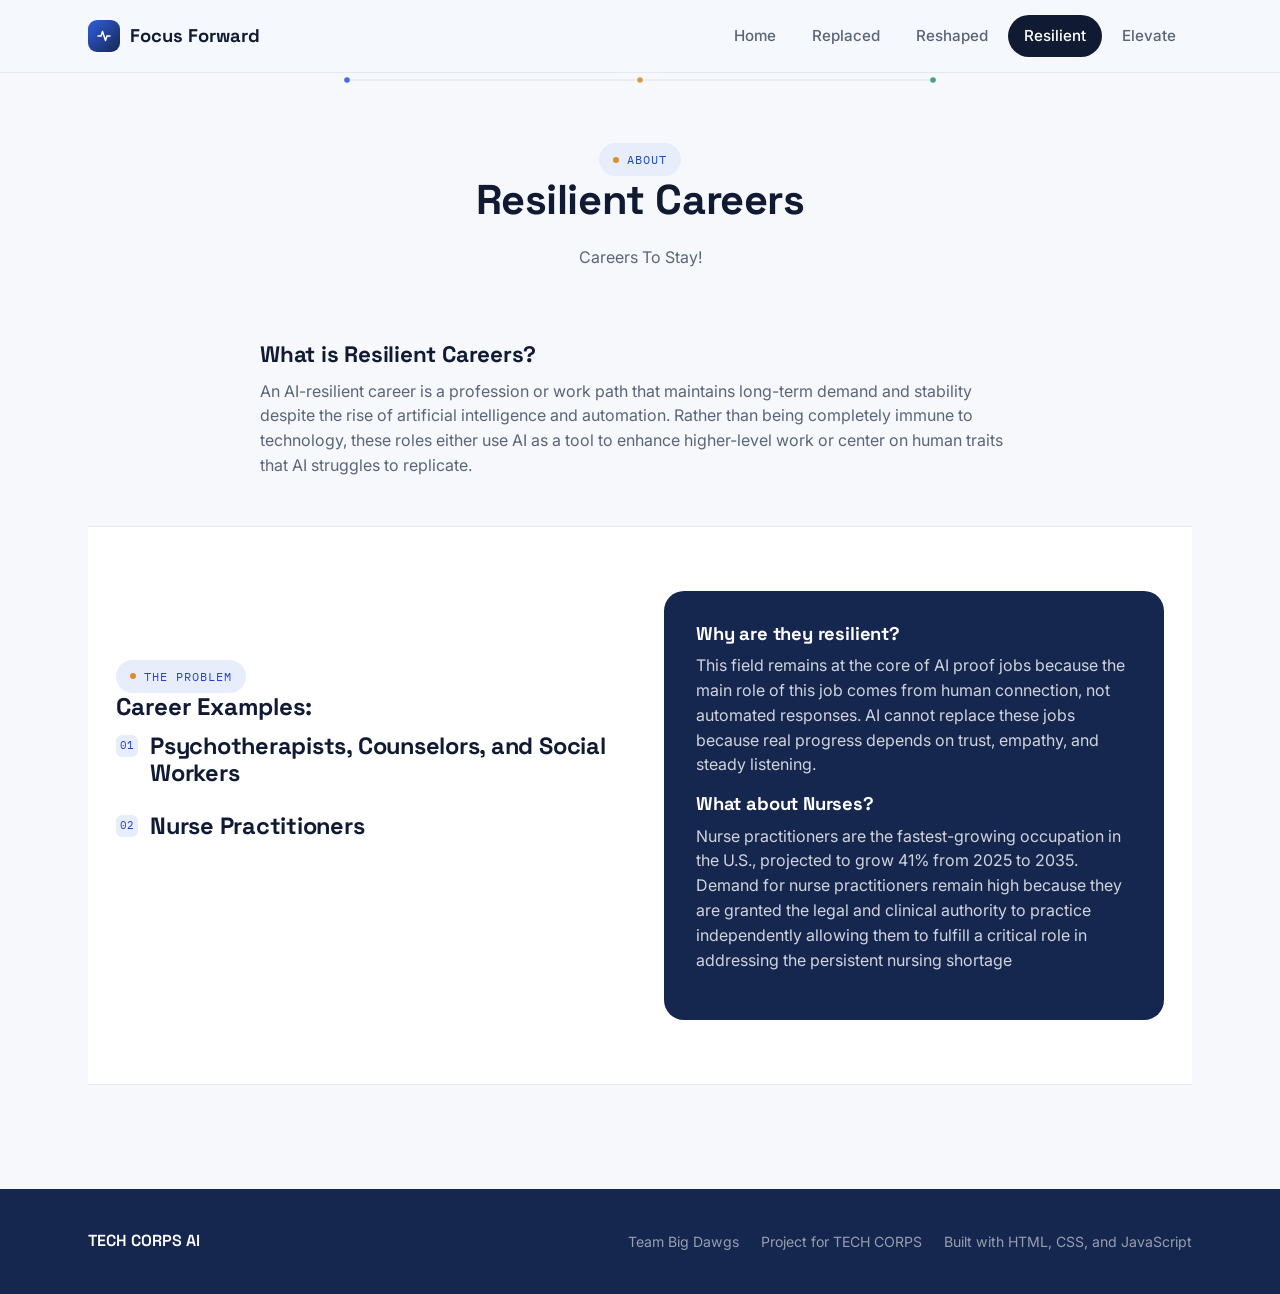
==== about.html @ db8f2175 "Add files via upload" ====
<!DOCTYPE html>
<html lang="en">
<head>
  <meta charset="UTF-8" />
  <meta name="viewport" content="width=device-width, initial-scale=1.0" />
  <title>Resilient — TECH CORPS AI</title>
  <meta name="description" content="About the TECH CORPS Program Retention Analysis System and the team behind it." />
  <link rel="stylesheet" href="style.css" />
</head>
<body>

  <!-- ============================== NAVIGATION ============================== -->
  <header class="site-nav">
    <div class="container">
      <a href="index.html" class="nav-brand">
        <span class="brand-mark">
          <svg viewBox="0 0 24 24" fill="none" xmlns="http://www.w3.org/2000/svg">
            <path d="M4 12h4l2-6 4 12 2-6h4" stroke="white" stroke-width="2" stroke-linecap="round" stroke-linejoin="round"/>
          </svg>
        </span>
        Focus Forward
      </a>
      <nav>
        <ul class="nav-links">
          <li><a href="index.html">Home</a></li>
          <li><a href="chatbot.html">Replaced</a></li>
          <li><a href="dashboard.html">Reshaped</a></li>
          <li><a href="about.html">Resilient</a></li>
          <li><a href="elevate.html">Elevate</a></li>
        </ul>
      </nav>
      <button class="nav-toggle" aria-label="Toggle navigation" aria-expanded="false">
        <span></span>
      </button>
    </div>
  </header>

  <div class="container">
    <div class="pathway-divider">
      <svg viewBox="0 0 860 20" xmlns="http://www.w3.org/2000/svg" aria-hidden="true" style="width:100%; max-width:600px; margin:0 auto; display:block;">
        <line x1="10" y1="10" x2="850" y2="10" stroke="var(--color-line)" stroke-width="2"/>
        <circle cx="10" cy="10" r="4" style="fill:var(--color-blue)"/>
        <circle cx="430" cy="10" r="4" style="fill:var(--color-amber)"/>
        <circle cx="850" cy="10" r="4" style="fill:var(--color-green)"/>
      </svg>
    </div>
  </div>

  <!-- ============================== PAGE HEADER ============================== -->
  <section class="page-header">
    <div class="container">
      <span class="eyebrow"><span class="dot"></span> About</span>
      <h1>Resilient Careers</h1>
      <p class="lede">Careers To Stay!</p>
    </div>
  </section>

  <!-- ============================== CONTENT ============================== -->
  <section>
    <div class="container">

      <div class="about-block">
        <h2>What is Resilient Careers?</h2>
        <p>An AI-resilient career is a profession or work path that maintains long-term demand and stability despite the rise of artificial intelligence and automation. Rather than being completely immune to technology, these roles either use AI as a tool to enhance higher-level work or center on human traits that AI struggles to replicate.</p>
      </div>

    
      <section class="problem">
        <div class="container problem-grid">
          <div class="down">
            <span class="eyebrow"><span class="dot"></span> The Problem</span>
            <h2>Career Examples:</h2>
            <ul class="problem-list">
              <li><span class="marker">01</span><h2><strong> Psychotherapists, Counselors, and Social Workers  </strong> 
              </h2></li>
              <li><span class="marker">02</span><h2><strong> Nurse Practitioners </strong> </h2></li>
            </ul>
          </div>
          <div class="problem-panel">
            <h3>Why are they resilient?</h3>
            <p>This field remains at the core of AI proof jobs because the main role of this job comes from human connection, not automated responses. AI cannot replace these jobs because real progress depends on trust, empathy, and steady listening.</p>
            <h3>What about Nurses?</h3>
            <p> Nurse practitioners are the fastest-growing occupation in the U.S., projected to grow 41% from 2025 to 2035. Demand for nurse practitioners remain high because they are granted the legal and clinical authority to practice independently allowing them to fulfill a critical role in addressing the persistent nursing shortage</p>
          </div>
        </div>
      </section>

   
    </div>
  </section>

  <!-- ============================== FOOTER ============================== -->
  <footer class="site-footer">
    <div class="container footer-grid">
      <span class="footer-brand">TECH CORPS AI</span>
      <div class="footer-meta">
        <span>Team Big Dawgs</span>
        <span>Project for TECH CORPS</span>
        <span>Built with HTML, CSS, and JavaScript</span>
      </div>
    </div>
  </footer>

  <script src="script.js"></script>
</body>
</html>
---- style.css ----
/* ==========================================================================
   TECH CORPS AI — shared stylesheet
   Design tokens live at the top as CSS custom properties so every page
   (index, chatbot, dashboard, about) stays visually consistent.
   ========================================================================== */

   @import url('https://fonts.googleapis.com/css2?family=Space+Grotesk:wght@500;600;700&family=Inter:wght@400;500;600;700&family=IBM+Plex+Mono:wght@500;600&display=swap');

   :root {
     /* --- Color palette ---------------------------------------------------
        Deep navy + signal blue carry the "trustworthy software" read the
        brief asks for. A single warm amber is reserved ONLY for things that
        need a staff member's attention (an at-risk flag, a risk-factor tag)
        so the color itself becomes meaningful, not decorative. */
     --color-ink: #101b33;        /* headings, primary text */
     --color-navy: #16274f;       /* nav bar, footer, dark surfaces */
     --color-navy-soft: #22335e;
     --color-blue: #2f5fe0;       /* primary actions, links */
     --color-blue-dark: #2148c4;
     --color-blue-light: #e8edfc; /* tinted backgrounds */
     --color-amber: #dd8c31;      /* "needs attention" accent — used sparingly */
     --color-amber-light: #fbedd9;
     --color-green: #2f9e6b;      /* "on track" accent — used sparingly */
     --color-green-light: #e3f5ec;
     --color-paper: #f6f8fc;      /* page background */
     --color-white: #ffffff;
     --color-slate: #5b6478;      /* secondary text */
     --color-slate-light: #8992a6;
     --color-line: #e3e8f2;       /* hairlines, borders */
   
     /* --- Type -------------------------------------------------------------
        Space Grotesk gives headings a geometric, "product" edge without
        being the default serif/Inter combo. Inter carries body copy for
        legibility. Plex Mono is reserved for numbers/data so stats read as
        data, not decoration. */
     --font-display: 'Space Grotesk', 'Segoe UI', sans-serif;
     --font-body: 'Inter', 'Segoe UI', sans-serif;
     --font-mono: 'IBM Plex Mono', 'Courier New', monospace;
   
     /* --- Shape & elevation --- */
     --radius-lg: 20px;
     --radius-md: 14px;
     --radius-sm: 9px;
     --shadow-soft: 0 10px 30px rgba(16, 27, 51, 0.07), 0 2px 8px rgba(16, 27, 51, 0.05);
     --shadow-lift: 0 16px 40px rgba(16, 27, 51, 0.12), 0 4px 12px rgba(16, 27, 51, 0.06);
     --max-width: 1160px;
   }
   
   /* --------------------------------------------------------------------- */
   /* Reset & base                                                          */
   /* --------------------------------------------------------------------- */
   
   * {
     box-sizing: border-box;
   }
   
   html {
     scroll-behavior: smooth;
   }
   
   @media (prefers-reduced-motion: reduce) {
     html {
       scroll-behavior: auto;
     }
     * {
       animation-duration: 0.001ms !important;
       transition-duration: 0.001ms !important;
     }
   }
   
   body {
     margin: 0;
     font-family: var(--font-body);
     color: var(--color-ink);
     background: var(--color-paper);
     line-height: 1.55;
     -webkit-font-smoothing: antialiased;
   }
   
   h1, h2, h3, h4 {
     font-family: var(--font-display);
     color: var(--color-ink);
     margin: 0 0 0.5em 0;
     line-height: 1.15;
     letter-spacing: -0.01em;
   }
   
   p {
     margin: 0 0 1em 0;
     color: var(--color-slate);
   }
   
   a {
     color: var(--color-blue);
     text-decoration: none;
   }
   
   img, svg {
     max-width: 100%;
     display: block;
   }
   
   .container {
     max-width: var(--max-width);
     margin: 0 auto;
     padding: 0 28px;
   }
   
   :focus-visible {
     outline: 2px solid var(--color-blue);
     outline-offset: 3px;
     border-radius: 4px;
   }
   
   /* --------------------------------------------------------------------- */
   /* Navigation                                                             */
   /* --------------------------------------------------------------------- */
   
   .site-nav {
     position: sticky;
     top: 0;
     z-index: 100;
     background: rgba(246, 248, 252, 0.9);
     backdrop-filter: blur(10px);
     border-bottom: 1px solid var(--color-line);
   }
   
   .site-nav .container {
     display: flex;
     align-items: center;
     justify-content: space-between;
     height: 72px;
   }
   
   .nav-brand {
     display: flex;
     align-items: center;
     gap: 10px;
     font-family: var(--font-display);
     font-weight: 700;
     font-size: 1.15rem;
     color: var(--color-ink);
   }
   
   .nav-brand .brand-mark {
     width: 32px;
     height: 32px;
     border-radius: 9px;
     background: linear-gradient(135deg, var(--color-blue) 0%, var(--color-navy) 100%);
     display: grid;
     place-items: center;
     flex-shrink: 0;
   }
   
   .nav-brand .brand-mark svg {
     width: 18px;
     height: 18px;
   }
   
   .nav-links {
     display: flex;
     align-items: center;
     gap: 4px;
     list-style: none;
     margin: 0;
     padding: 0;
   }
   
   .nav-links a {
     display: inline-block;
     padding: 9px 16px;
     border-radius: 999px;
     color: var(--color-slate);
     font-weight: 500;
     font-size: 0.95rem;
     transition: background 0.2s ease, color 0.2s ease;
   }
   
   .nav-links a:hover {
     background: var(--color-blue-light);
     color: var(--color-blue-dark);
   }
   
   .nav-links a.active {
     background: var(--color-ink);
     color: var(--color-white);
   }
   
   .nav-toggle {
     display: none;
     background: none;
     border: 1px solid var(--color-line);
     border-radius: var(--radius-sm);
     width: 42px;
     height: 42px;
     cursor: pointer;
     align-items: center;
     justify-content: center;
   }
   
   .nav-toggle span,
   .nav-toggle span::before,
   .nav-toggle span::after {
     display: block;
     width: 18px;
     height: 2px;
     background: var(--color-ink);
     position: relative;
     transition: transform 0.2s ease;
   }
   
   .nav-toggle span::before,
   .nav-toggle span::after {
     content: "";
     position: absolute;
   }
   
   .nav-toggle span::before { top: -6px; }
   .nav-toggle span::after { top: 6px; }
   
   /* --------------------------------------------------------------------- */
   /* Buttons                                                                */
   /* --------------------------------------------------------------------- */
   
   .btn {
     display: inline-flex;
     align-items: center;
     justify-content: center;
     gap: 8px;
     padding: 13px 24px;
     border-radius: 999px;
     font-family: var(--font-body);
     font-weight: 600;
     font-size: 0.96rem;
     border: 1px solid transparent;
     cursor: pointer;
     transition: transform 0.15s ease, box-shadow 0.15s ease, background 0.15s ease;
     white-space: nowrap;
   }
   
   .btn:active {
     transform: translateY(1px);
   }
   
   .btn-primary {
     background: var(--color-blue);
     color: var(--color-white);
     box-shadow: 0 8px 20px rgba(47, 95, 224, 0.28);
   }
   
   .btn-primary:hover {
     background: var(--color-blue-dark);
     box-shadow: 0 10px 24px rgba(47, 95, 224, 0.36);
   }
   
   .btn-secondary {
     background: var(--color-white);
     color: var(--color-ink);
     border-color: var(--color-line);
   }
   
   .btn-secondary:hover {
     border-color: var(--color-blue);
     color: var(--color-blue-dark);
   }
   
   .btn-block {
     width: 100%;
   }
   
   /* --------------------------------------------------------------------- */
   /* Hero                                                                   */
   /* --------------------------------------------------------------------- */
   
   .hero {
     padding: 76px 0 40px;
   }
   
   .hero .container {
     display: grid;
     gap: 20px;
     max-width: 760px;
     text-align: center;
     margin: 0 auto;
   }
   
   .eyebrow {
     display: inline-flex;
     align-items: center;
     gap: 8px;
     justify-content: center;
     font-family: var(--font-mono);
     font-size: 0.78rem;
     letter-spacing: 0.08em;
     text-transform: uppercase;
     color: var(--color-blue-dark);
     background: var(--color-blue-light);
     border-radius: 999px;
     padding: 7px 14px;
     margin: 0 auto;
     width: fit-content;
   }
   
   .eyebrow .dot {
     width: 6px;
     height: 6px;
     border-radius: 50%;
     background: var(--color-amber);
   }
   
   .hero h1 {
     font-size: clamp(2.1rem, 4.2vw, 3.4rem);
   }
   
   .hero .lede {
     font-size: 1.1rem;
     max-width: 560px;
     margin: 0 auto;
   }
   
   .hero-actions {
     display: flex;
     gap: 12px;
     justify-content: center;
     flex-wrap: wrap;
     margin-top: 8px;
   }
   
   /* --- Pathway signature ---------------------------------------------------
      The recurring visual motif: a student's path through the program,
      rendered as a line of stage-nodes. It reappears (thinner, quieter) as a
      section divider on other pages so the "journey" idea threads through
      the whole product, not just the homepage. */
   
   .pathway {
     margin: 56px auto 0;
     max-width: 920px;
   }
   
   .pathway svg {
     width: 100%;
     height: auto;
   }
   
   .pathway-caption {
     display: flex;
     justify-content: space-between;
     max-width: 920px;
     margin: 10px auto 0;
     padding: 0 4px;
   }
   
   .pathway-caption span {
     font-family: var(--font-mono);
     font-size: 0.72rem;
     color: var(--color-slate-light);
     text-transform: uppercase;
     letter-spacing: 0.05em;
   }
   
   .pathway-divider {
     margin: 0 0 8px;
     opacity: 0.9;
   }
   
   /* --------------------------------------------------------------------- */
   /* Sections                                                               */
   /* --------------------------------------------------------------------- */
   
   section {
     padding: 64px 0;
   }
   
   .section-head {
     max-width: 620px;
     margin: 0 auto 40px;
     text-align: center;
   }
   
   .section-head .eyebrow {
     margin-bottom: 14px;
   }
   
   .section-head h2 {
     font-size: clamp(1.6rem, 3vw, 2.1rem);
   }
   
   /* Problem section */
   
   .problem {
     background: var(--color-white);
     border-top: 1px solid var(--color-line);
     border-bottom: 1px solid var(--color-line);
   }
   
   .problem-grid {
     display: grid;
     grid-template-columns: 1fr 1fr;
     gap: 48px;
     align-items: center;
   }
   
   .problem-list {
     list-style: none;
     margin: 0;
     padding: 0;
     display: grid;
     gap: 14px;
   }
   
   .problem-list li {
     display: flex;
     gap: 12px;
     align-items: flex-start;
     font-size: 0.98rem;
     color: var(--color-ink);
   }
   
   .problem-list .marker {
     flex-shrink: 0;
     width: 22px;
     height: 22px;
     border-radius: 6px;
     background: var(--color-blue-light);
     color: var(--color-blue-dark);
     display: grid;
     place-items: center;
     font-family: var(--font-mono);
     font-size: 0.7rem;
     margin-top: 2px;
   }
   
   .problem-panel {
     background: var(--color-navy);
     border-radius: var(--radius-lg);
     padding: 32px;
     color: var(--color-white);
   }
   
   .problem-panel p {
     color: rgba(255, 255, 255, 0.8);
   }
   
   .problem-panel h3 {
     color: var(--color-white);
     font-size: 1.15rem;
   }
   
   /* Feature cards */
   
   .feature-grid {
     display: grid;
     grid-template-columns: repeat(3, 1fr);
     gap: 22px;
   }
   
   .card {
     background: var(--color-white);
     border: 1px solid var(--color-line);
     border-radius: var(--radius-lg);
     padding: 28px;
     box-shadow: var(--shadow-soft);
     transition: transform 0.2s ease, box-shadow 0.2s ease;
   }
   
   .card:hover {
     transform: translateY(-4px);
     box-shadow: var(--shadow-lift);
   }
   
   .card-icon {
     width: 44px;
     height: 44px;
     border-radius: var(--radius-sm);
     background: var(--color-blue-light);
     display: grid;
     place-items: center;
     margin-bottom: 18px;
     color: var(--color-blue-dark);
   }
   
   .card-icon svg {
     width: 22px;
     height: 22px;
   }
   
   .card h3 {
     font-size: 1.08rem;
     margin-bottom: 8px;
   }
   
   .card p {
     font-size: 0.94rem;
     margin: 0;
   }
   
   /* CTA band */
   
   .cta-band {
     background: linear-gradient(135deg, var(--color-navy) 0%, var(--color-ink) 100%);
     border-radius: var(--radius-lg);
     padding: 46px;
     text-align: center;
     color: var(--color-white);
   }
   
   .cta-band h2 {
     color: var(--color-white);
   }
   
   .cta-band p {
     color: rgba(255, 255, 255, 0.75);
     max-width: 480px;
     margin: 0 auto 22px;
   }
   
   /* --------------------------------------------------------------------- */
   /* Footer                                                                 */
   /* --------------------------------------------------------------------- */
   
   .site-footer {
     background: var(--color-navy);
     color: rgba(255, 255, 255, 0.7);
     padding: 40px 0;
     margin-top: 40px;
   }
   
   .footer-grid {
     display: flex;
     justify-content: space-between;
     align-items: center;
     flex-wrap: wrap;
     gap: 16px;
   }
   
   .footer-brand {
     color: var(--color-white);
     font-family: var(--font-display);
     font-weight: 600;
   }
   
   .footer-meta {
     display: flex;
     gap: 22px;
     flex-wrap: wrap;
     font-size: 0.88rem;
   }
   
   .footer-meta span {
     color: rgba(255, 255, 255, 0.55);
   }
   
   /* --------------------------------------------------------------------- */
   /* Page header (used on chatbot / dashboard / about)                     */
   /* --------------------------------------------------------------------- */
   
   .page-header {
     padding: 48px 0 8px;
     text-align: center;
   }
   
   .page-header h1 {
     font-size: clamp(1.8rem, 3.4vw, 2.6rem);
   }
   
   .page-header .lede {
     max-width: 560px;
     margin: 0 auto;
   }
   
   /* --------------------------------------------------------------------- */
   /* Chatbot page                                                          */
   /* --------------------------------------------------------------------- */
   
   .chat-shell {
     max-width: 820px;
     margin: 0 auto 64px;
   }
   
   /* --- Data upload panel --- */
   
   .upload-panel {
     margin-bottom: 18px;
   }
   
   .upload-zone {
     background: var(--color-white);
     border: 1.5px dashed var(--color-line);
     border-radius: var(--radius-lg);
     padding: 26px;
     text-align: center;
     cursor: pointer;
     transition: border-color 0.2s ease, background 0.2s ease;
   }
   
   .upload-zone:hover,
   .upload-zone:focus-visible {
     border-color: var(--color-blue);
     background: var(--color-blue-light);
   }
   
   .upload-zone.drag-over {
     border-color: var(--color-blue);
     background: var(--color-blue-light);
   }
   
   .upload-icon {
     width: 26px;
     height: 26px;
     margin: 0 auto 10px;
     color: var(--color-blue);
   }
   
   .upload-title {
     font-weight: 600;
     color: var(--color-ink);
     margin: 0 0 4px;
     font-size: 0.96rem;
   }
   
   .upload-hint {
     font-size: 0.85rem;
     color: var(--color-slate);
     margin: 0;
     max-width: 440px;
     margin: 0 auto;
   }
   
   .upload-link {
     color: var(--color-blue-dark);
     font-weight: 600;
     text-decoration: underline;
   }
   
   .upload-status {
     display: flex;
     align-items: center;
     gap: 14px;
     background: var(--color-green-light);
     border: 1px solid rgba(47, 158, 107, 0.25);
     border-radius: var(--radius-lg);
     padding: 16px 20px;
   }
   
   .upload-status-icon {
     width: 22px;
     height: 22px;
     color: var(--color-green);
     flex-shrink: 0;
   }
   
   .upload-status-text {
     flex: 1;
   }
   
   .upload-filename {
     margin: 0;
     font-weight: 600;
     color: var(--color-ink);
     font-size: 0.92rem;
   }
   
   .upload-meta {
     margin: 2px 0 0;
     font-size: 0.82rem;
     color: var(--color-slate);
   }
   
   .upload-remove {
     background: none;
     border: 1px solid var(--color-line);
     border-radius: 999px;
     padding: 7px 14px;
     font-size: 0.82rem;
     font-weight: 600;
     color: var(--color-ink);
     cursor: pointer;
     flex-shrink: 0;
     transition: border-color 0.2s ease, color 0.2s ease;
   }
   
   .upload-remove:hover {
     border-color: var(--color-amber);
     color: var(--color-amber);
   }
   
   .upload-error {
     background: var(--color-amber-light);
     color: var(--color-amber);
     border-radius: var(--radius-sm);
     padding: 10px 14px;
     font-size: 0.85rem;
     margin: 10px 0 0;
   }
   
   .chat-window {
     background: var(--color-white);
     border: 1px solid var(--color-line);
     border-radius: var(--radius-lg);
     box-shadow: var(--shadow-soft);
     display: flex;
     flex-direction: column;
     height: 60vh;
     min-height: 420px;
     overflow: hidden;
   }
   
   .chat-log {
     flex: 1;
     overflow-y: auto;
     padding: 24px;
     display: flex;
     flex-direction: column;
     gap: 16px;
   }
   
   .msg {
     display: flex;
     gap: 12px;
     max-width: 82%;
     animation: msg-in 0.25s ease;
   }
   
   @keyframes msg-in {
     from { opacity: 0; transform: translateY(6px); }
     to { opacity: 1; transform: translateY(0); }
   }
   
   .msg-avatar {
     flex-shrink: 0;
     width: 32px;
     height: 32px;
     border-radius: 9px;
     display: grid;
     place-items: center;
     font-family: var(--font-mono);
     font-size: 0.7rem;
     font-weight: 600;
     color: var(--color-white);
   }
   
   .msg-ai .msg-avatar {
     background: linear-gradient(135deg, var(--color-blue) 0%, var(--color-navy) 100%);
   }
   
   .msg-user .msg-avatar {
     background: var(--color-slate-light);
   }
   
   .msg-bubble {
     padding: 14px 18px;
     border-radius: var(--radius-md);
     font-size: 0.95rem;
     line-height: 1.6;
   }
   
   .msg-bubble p:last-child {
     margin-bottom: 0;
   }
   
   .msg-ai {
     align-self: flex-start;
   }
   
   .msg-ai .msg-bubble {
     background: var(--color-blue-light);
     color: var(--color-ink);
     border-top-left-radius: 4px;
   }
   
   .msg-user {
     align-self: flex-end;
     flex-direction: row-reverse;
   }
   
   .msg-user .msg-bubble {
     background: var(--color-ink);
     color: var(--color-white);
     border-top-right-radius: 4px;
   }
   
   .msg-bubble h4 {
     font-size: 0.82rem;
     text-transform: uppercase;
     letter-spacing: 0.04em;
     font-family: var(--font-mono);
     margin: 12px 0 4px;
     color: var(--color-blue-dark);
   }
   
   .msg-ai .msg-bubble h4:first-child {
     margin-top: 0;
   }
   
   .msg-bubble ul {
     margin: 4px 0 8px;
     padding-left: 18px;
   }
   
   .typing-dots {
     display: inline-flex;
     gap: 4px;
     padding: 6px 2px;
   }
   
   .typing-dots span {
     width: 6px;
     height: 6px;
     border-radius: 50%;
     background: var(--color-slate-light);
     animation: typing 1.1s infinite ease-in-out;
   }
   
   .typing-dots span:nth-child(2) { animation-delay: 0.15s; }
   .typing-dots span:nth-child(3) { animation-delay: 0.3s; }
   
   @keyframes typing {
     0%, 60%, 100% { transform: translateY(0); opacity: 0.5; }
     30% { transform: translateY(-4px); opacity: 1; }
   }
   
   .chat-input-row {
     border-top: 1px solid var(--color-line);
     padding: 16px;
     display: flex;
     gap: 10px;
     background: var(--color-white);
   }
   
   .chat-input-row input {
     flex: 1;
     border: 1px solid var(--color-line);
     border-radius: 999px;
     padding: 13px 18px;
     font-family: var(--font-body);
     font-size: 0.95rem;
     background: var(--color-paper);
     color: var(--color-ink);
   }
   
   .chat-input-row input:focus {
     outline: none;
     border-color: var(--color-blue);
     background: var(--color-white);
   }
   
   .chat-input-row button {
     width: 46px;
     height: 46px;
     border-radius: 50%;
     border: none;
     background: var(--color-blue);
     color: var(--color-white);
     display: grid;
     place-items: center;
     cursor: pointer;
     flex-shrink: 0;
     transition: background 0.2s ease;
   }
   
   .chat-input-row button:hover {
     background: var(--color-blue-dark);
   }
   
   .chat-input-row button svg {
     width: 18px;
     height: 18px;
   }
   
   .suggested-prompts {
     margin-top: 18px;
     display: flex;
     flex-wrap: wrap;
     gap: 10px;
     justify-content: center;
   }
   
   .prompt-chip {
     background: var(--color-white);
     border: 1px solid var(--color-line);
     border-radius: 999px;
     padding: 10px 16px;
     font-size: 0.86rem;
     color: var(--color-ink);
     cursor: pointer;
     transition: border-color 0.2s ease, color 0.2s ease, transform 0.15s ease;
   }
   
   .prompt-chip:hover {
     border-color: var(--color-blue);
     color: var(--color-blue-dark);
     transform: translateY(-2px);
   }
   
   .chat-disclaimer {
     text-align: center;
     font-size: 0.8rem;
     color: var(--color-slate-light);
     margin-top: 14px;
   }
   
   /* --------------------------------------------------------------------- */
   /* Dashboard page                                                        */
   /* --------------------------------------------------------------------- */
   
   .stat-grid {
     display: grid;
     grid-template-columns: repeat(4, 1fr);
     gap: 20px;
     margin-bottom: 36px;
   }
   
   .stat-card {
     background: var(--color-white);
     border: 1px solid var(--color-line);
     border-radius: var(--radius-lg);
     padding: 24px;
     box-shadow: var(--shadow-soft);
   }
   
   .stat-card .stat-label {
     font-family: var(--font-mono);
     font-size: 0.74rem;
     text-transform: uppercase;
     letter-spacing: 0.05em;
     color: var(--color-slate-light);
     margin-bottom: 10px;
   }
   
   .stat-card .stat-value {
     font-family: var(--font-mono);
     font-size: 2rem;
     font-weight: 600;
     color: var(--color-ink);
   }
   
   .stat-card .stat-trend {
     margin-top: 8px;
     font-size: 0.82rem;
     font-weight: 600;
     display: inline-flex;
     align-items: center;
     gap: 4px;
   }
   
   .stat-trend.up { color: var(--color-green); }
   .stat-trend.down { color: var(--color-amber); }
   
   .dash-grid {
     display: grid;
     grid-template-columns: 1.4fr 1fr;
     gap: 24px;
     align-items: start;
   }
   
   .panel {
     background: var(--color-white);
     border: 1px solid var(--color-line);
     border-radius: var(--radius-lg);
     padding: 28px;
     box-shadow: var(--shadow-soft);
     margin-bottom: 24px;
   }
   
   .panel h3 {
     font-size: 1.05rem;
     margin-bottom: 4px;
   }
   
   .panel .panel-sub {
     font-size: 0.88rem;
     color: var(--color-slate);
     margin-bottom: 20px;
   }
   
   .insight-list {
     list-style: none;
     margin: 0;
     padding: 0;
     display: grid;
     gap: 14px;
   }
   
   .insight-item {
     display: flex;
     gap: 14px;
     padding: 14px;
     border-radius: var(--radius-md);
     background: var(--color-paper);
     border: 1px solid var(--color-line);
   }
   
   .insight-tag {
     flex-shrink: 0;
     font-family: var(--font-mono);
     font-size: 0.68rem;
     text-transform: uppercase;
     letter-spacing: 0.04em;
     padding: 4px 9px;
     border-radius: 999px;
     height: fit-content;
     white-space: nowrap;
   }
   
   .insight-tag.positive {
     background: var(--color-green-light);
     color: var(--color-green);
   }
   
   .insight-tag.attention {
     background: var(--color-amber-light);
     color: var(--color-amber);
   }
   
   .insight-text {
     font-size: 0.92rem;
     color: var(--color-ink);
   }
   
   .recommend-list {
     list-style: none;
     margin: 0;
     padding: 0;
     display: grid;
     gap: 12px;
   }
   
   .recommend-list li {
     display: flex;
     gap: 10px;
     font-size: 0.92rem;
     color: var(--color-ink);
     align-items: flex-start;
   }
   
   .recommend-list li svg {
     flex-shrink: 0;
     width: 18px;
     height: 18px;
     margin-top: 2px;
     color: var(--color-blue);
   }
   
   /* --------------------------------------------------------------------- */
   /* About page                                                            */
   /* --------------------------------------------------------------------- */
   
   .about-block {
     max-width: 760px;
     margin: 0 auto 48px;
   }
   
   .about-block h2 {
     font-size: 1.4rem;
   }
   
   .tech-list {
     display: flex;
     flex-wrap: wrap;
     gap: 10px;
     list-style: none;
     padding: 0;
     margin: 0;
   }
   
   .tech-list li {
     background: var(--color-white);
     border: 1px solid var(--color-line);
     border-radius: 999px;
     padding: 9px 16px;
     font-size: 0.88rem;
     color: var(--color-ink);
     display: flex;
     align-items: center;
     gap: 8px;
   }
   
   .tech-list li .planned {
     font-family: var(--font-mono);
     font-size: 0.66rem;
     text-transform: uppercase;
     color: var(--color-amber);
     background: var(--color-amber-light);
     padding: 2px 7px;
     border-radius: 999px;
   }
   
   .team-card {
     background: var(--color-white);
     border: 1px solid var(--color-line);
     border-radius: var(--radius-lg);
     padding: 28px;
     box-shadow: var(--shadow-soft);
   }
   
   .down{
    margin-bottom: 100px;
   }
   /* --------------------------------------------------------------------- */
   /* Responsive                                                             */
   /* --------------------------------------------------------------------- */
   
   @media (max-width: 860px) {
     .feature-grid { grid-template-columns: 1fr; }
     .problem-grid { grid-template-columns: 1fr; }
     .dash-grid { grid-template-columns: 1fr; }
     .stat-grid { grid-template-columns: 1fr 1fr; }
   }
   
   @media (max-width: 680px) {
     .nav-links {
       position: absolute;
       top: 72px;
       left: 0;
       right: 0;
       background: var(--color-white);
       border-bottom: 1px solid var(--color-line);
       flex-direction: column;
       align-items: stretch;
       padding: 10px 20px 18px;
       display: none;
       gap: 2px;
     }
   
     .nav-links.open {
       display: flex;
     }
   
     .nav-links a {
       padding: 12px 14px;
     }
   
     .nav-toggle {
       display: inline-flex;
     }
   
     .stat-grid { grid-template-columns: 1fr; }
     .footer-grid { flex-direction: column; align-items: flex-start; }
     .cta-band { padding: 32px 22px; }
   }
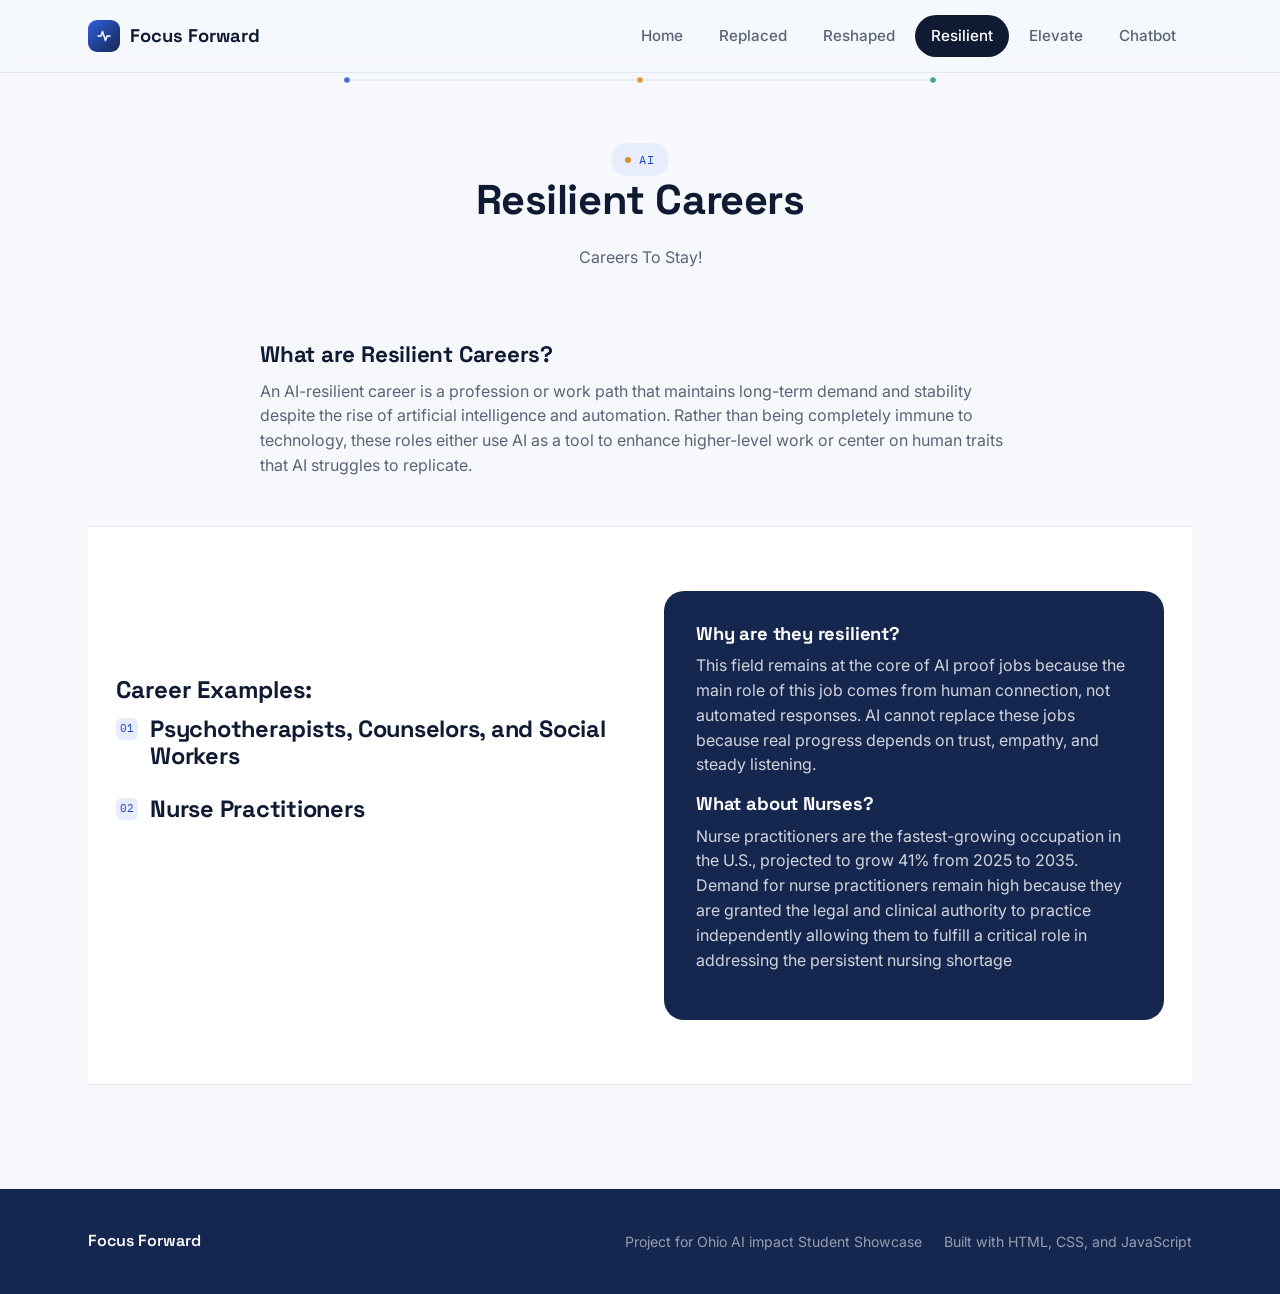
==== commit 5e2caaa9: "Update about.html" ====
--- a/about.html
+++ b/about.html
@@ -23,10 +23,11 @@
       <nav>
         <ul class="nav-links">
           <li><a href="index.html">Home</a></li>
-          <li><a href="chatbot.html">Replaced</a></li>
+          <li><a href="Replaced.html">Replaced</a></li>
           <li><a href="dashboard.html">Reshaped</a></li>
           <li><a href="about.html">Resilient</a></li>
           <li><a href="elevate.html">Elevate</a></li>
+          <li><a href="chatbot.html">Chatbot</a></li>
         </ul>
       </nav>
       <button class="nav-toggle" aria-label="Toggle navigation" aria-expanded="false">
@@ -49,7 +50,7 @@
   <!-- ============================== PAGE HEADER ============================== -->
   <section class="page-header">
     <div class="container">
-      <span class="eyebrow"><span class="dot"></span> About</span>
+      <span class="eyebrow"><span class="dot"></span> AI</span>
       <h1>Resilient Careers</h1>
       <p class="lede">Careers To Stay!</p>
     </div>
@@ -60,7 +61,7 @@
     <div class="container">
 
       <div class="about-block">
-        <h2>What is Resilient Careers?</h2>
+        <h2>What are Resilient Careers?</h2>
         <p>An AI-resilient career is a profession or work path that maintains long-term demand and stability despite the rise of artificial intelligence and automation. Rather than being completely immune to technology, these roles either use AI as a tool to enhance higher-level work or center on human traits that AI struggles to replicate.</p>
       </div>
 
@@ -68,7 +69,7 @@
       <section class="problem">
         <div class="container problem-grid">
           <div class="down">
-            <span class="eyebrow"><span class="dot"></span> The Problem</span>
+            
             <h2>Career Examples:</h2>
             <ul class="problem-list">
               <li><span class="marker">01</span><h2><strong> Psychotherapists, Counselors, and Social Workers  </strong> 
@@ -92,10 +93,10 @@
   <!-- ============================== FOOTER ============================== -->
   <footer class="site-footer">
     <div class="container footer-grid">
-      <span class="footer-brand">TECH CORPS AI</span>
+      <span class="footer-brand">Focus Forward</span>
       <div class="footer-meta">
-        <span>Team Big Dawgs</span>
-        <span>Project for TECH CORPS</span>
+
+        <span>Project for Ohio AI impact Student Showcase</span>
         <span>Built with HTML, CSS, and JavaScript</span>
       </div>
     </div>
@@ -103,4 +104,4 @@
 
   <script src="script.js"></script>
 </body>
-</html>+</html>
